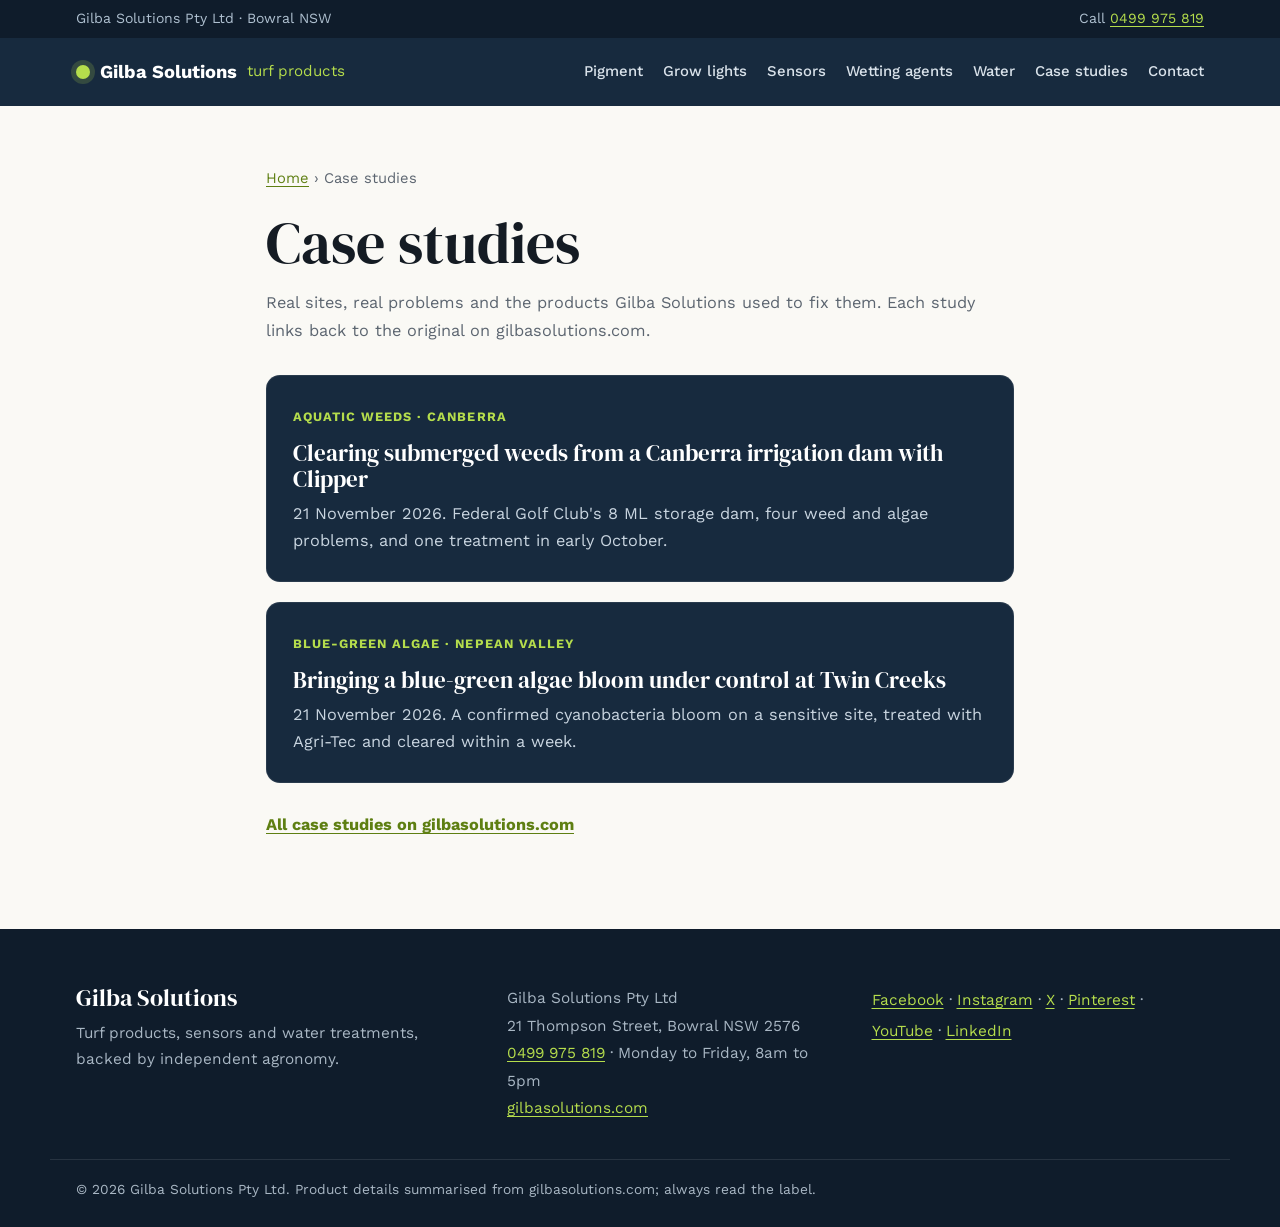
==== case-studies/index.html @ 030ae75c "feat: Add Gilba Solutions turf products site with case studies" ====
<!DOCTYPE html>
<html lang="en-AU">
<head>
  <meta charset="UTF-8">
  <meta name="viewport" content="width=device-width, initial-scale=1.0">
  <title>Case Studies: Dam Weed and Algae Control | Gilba Solutions</title>
  <meta name="description" content="Case studies from Gilba Solutions on clearing aquatic weeds and blue-green algae from golf course irrigation dams in NSW and the ACT.">
  <link rel="canonical" href="https://gilbasolutions.pages.dev/case-studies/">
  <meta name="robots" content="index, follow">
  <meta property="og:type" content="website">
  <meta property="og:site_name" content="Gilba Solutions">
  <meta property="og:title" content="Case Studies: Dam Weed and Algae Control | Gilba Solutions">
  <meta property="og:description" content="Case studies from Gilba Solutions on clearing aquatic weeds and blue-green algae from golf course irrigation dams in NSW and the ACT.">
  <meta property="og:url" content="https://gilbasolutions.pages.dev/case-studies/">
  <meta property="og:locale" content="en_AU">
  <meta property="og:image" content="https://gilbasolutions.pages.dev/assets/img/og-card.png">
  <meta property="og:image:width" content="1200">
  <meta property="og:image:height" content="630">
  <meta property="og:image:alt" content="Gilba Solutions: turf pigment, LED grow lights and turf sensors, Bowral NSW">
  <meta name="twitter:card" content="summary_large_image">
  <link rel="icon" href="../assets/img/favicon.svg" type="image/svg+xml">
  <link rel="preconnect" href="https://fonts.googleapis.com">
  <link rel="preconnect" href="https://fonts.gstatic.com" crossorigin>
  <link href="https://fonts.googleapis.com/css2?family=DM+Serif+Display&family=Work+Sans:wght@400;500;700&display=swap" rel="stylesheet">
  <link rel="stylesheet" href="../assets/css/styles.css">
</head>
<body>
  <a class="skip" href="#content">Skip to main content</a>
  <div class="util"><div class="shell util-row"><span>Gilba Solutions Pty Ltd · Bowral NSW</span><span>Call <a href="tel:+61499975819">0499 975 819</a></span></div></div>
  <header class="bar">
    <div class="shell bar-row">
      <a class="brand" href="../"><span class="brand-dot" aria-hidden="true"></span>Gilba Solutions <em>turf products</em></a>
      <nav aria-label="Primary"><ul class="menu"><li><a href="../#pigment">Pigment</a></li><li><a href="../#lights">Grow lights</a></li><li><a href="../#sensors">Sensors</a></li><li><a href="../#wetting">Wetting agents</a></li><li><a href="../#water">Water</a></li><li><a href="../case-studies/">Case studies</a></li><li><a href="../#contact">Contact</a></li></ul></nav>
    </div>
  </header>

  <main id="content" class="read">
    <div class="shell slim">
      <nav class="trail" aria-label="Breadcrumb"><a href="../">Home</a> › Case studies</nav>
      <h1>Case studies</h1>
      <p class="meta">Real sites, real problems and the products Gilba Solutions used to fix them. Each study links back to the original on gilbasolutions.com.</p>
      <div class="cases stack">
        <a class="case" href="federal-golf-club-dam-clipper-herbicide/">
          <span class="case-tag">Aquatic weeds · Canberra</span>
          <h2>Clearing submerged weeds from a Canberra irrigation dam with Clipper</h2>
          <p>21 November 2026. Federal Golf Club's 8 ML storage dam, four weed and algae problems, and one treatment in early October.</p>
        </a>
        <a class="case" href="twin-creeks-blue-green-algae-agri-tec/">
          <span class="case-tag">Blue-green algae · Nepean Valley</span>
          <h2>Bringing a blue-green algae bloom under control at Twin Creeks</h2>
          <p>21 November 2026. A confirmed cyanobacteria bloom on a sensitive site, treated with Agri-Tec and cleared within a week.</p>
        </a>
      </div>
      <p class="link"><a href="https://gilbasolutions.com/case-studies/">All case studies on gilbasolutions.com</a></p>
    </div>
  </main>

  <footer class="base">
    <div class="shell base-grid">
      <div>
        <p class="base-brand">Gilba Solutions</p>
        <p>Turf products, sensors and water treatments, backed by independent agronomy.</p>
      </div>
      <address>
        Gilba Solutions Pty Ltd<br>21 Thompson Street, Bowral NSW 2576<br>
        <a href="tel:+61499975819">0499 975 819</a> · Monday to Friday, 8am to 5pm<br>
        <a href="https://gilbasolutions.com/">gilbasolutions.com</a>
      </address>
      <p class="social"><a href="https://www.facebook.com/Gilbasolutions" rel="me">Facebook</a> · <a href="https://www.instagram.com/gilbasolutions/" rel="me">Instagram</a> · <a href="https://www.twitter.com/Gilbasolutions" rel="me">X</a> · <a href="https://www.pinterest.com.au/Gilbasolutions/" rel="me">Pinterest</a> · <a href="https://www.youtube.com/channel/UC0HJqSjMHRxONLxNGFmuLrg" rel="me">YouTube</a> · <a href="https://www.linkedin.com/in/jerry-spencer-6a2b8148/" rel="me">LinkedIn</a></p>
    </div>
    <p class="shell legal">&copy; 2026 Gilba Solutions Pty Ltd. Product details summarised from gilbasolutions.com; always read the label.</p>
  </footer>
</body>
</html>
---- assets/css/styles.css ----
:root {
  --night: #0F1C2B;
  --night-2: #172A3E;
  --lime: #B5DD4C;
  --lime-dark: #5E7F12;
  --paper: #FAF9F5;
  --paper-2: #F0EEE6;
  --rule: #DEDBCF;
  --ink: #141B23;
  --body: #2C333B;
  --muted: #5C6570;
  --white: #FFFFFF;
  --max: 1180px;
}
* { box-sizing: border-box; }
html { scroll-behavior: smooth; }
body { margin: 0; font-family: "Work Sans", "Helvetica Neue", Arial, sans-serif; font-size: 1.02rem; line-height: 1.7; color: var(--body); background: var(--paper); }
h1, h2, h3, .num, .base-brand { font-family: "DM Serif Display", Georgia, serif; font-weight: 400; color: var(--ink); line-height: 1.12; margin: 0; }
h1 { font-size: clamp(2.2rem, 4.6vw, 3.6rem); }
h2 { font-size: clamp(1.8rem, 3vw, 2.5rem); }
h3 { font-size: 1.35rem; }
p { margin: 0; }
a { color: var(--lime-dark); text-underline-offset: 3px; }
.shell { width: 100%; max-width: var(--max); margin: 0 auto; padding: 0 26px; }
.slim { max-width: 800px; }
.skip { position: absolute; left: -9999px; top: 6px; background: var(--ink); color: var(--white); padding: 10px 14px; z-index: 30; }
.skip:focus { left: 6px; }

.util { background: var(--night); color: #AFC0D0; font-size: 0.88rem; }
.util a { color: var(--lime); }
.util-row { display: flex; justify-content: space-between; gap: 12px; padding-top: 7px; padding-bottom: 7px; flex-wrap: wrap; }
.bar { background: var(--night-2); position: sticky; top: 0; z-index: 20; }
.bar-row { display: flex; align-items: center; justify-content: space-between; gap: 18px; min-height: 68px; flex-wrap: wrap; }
.brand { color: var(--white); text-decoration: none; font-weight: 700; font-size: 1.15rem; display: flex; align-items: center; gap: 10px; }
.brand em { font-style: normal; font-weight: 400; color: var(--lime); font-size: 0.95rem; }
.brand-dot { width: 14px; height: 14px; border-radius: 50%; background: var(--lime); box-shadow: 0 0 0 5px rgba(181, 221, 76, 0.18); }
.menu { list-style: none; margin: 0; padding: 0; display: flex; flex-wrap: wrap; gap: 4px 20px; font-size: 0.93rem; font-weight: 500; }
.menu a { color: #D9E2EA; text-decoration: none; }
.menu a:hover { color: var(--lime); }

.intro { background: radial-gradient(ellipse at 80% 0%, #24405A 0%, var(--night) 60%); color: #C9D5E0; padding: 84px 0 96px; }
.intro h1 { color: var(--white); }
.intro-grid { display: grid; grid-template-columns: minmax(0, 1.35fr) minmax(0, 0.65fr); gap: 56px; align-items: end; }
.eyebrow { color: var(--lime); font-weight: 700; font-size: 0.82rem; letter-spacing: 0.14em; text-transform: uppercase; margin-bottom: 18px; }
.sub { margin-top: 22px; font-size: 1.15rem; max-width: 62ch; }
.actions { display: flex; flex-wrap: wrap; gap: 12px; margin-top: 28px; }
.pill { display: inline-block; padding: 12px 22px; border-radius: 999px; background: var(--lime); color: var(--ink); font-weight: 700; text-decoration: none; font-size: 0.96rem; }
.pill:hover { background: #C8EA6E; }
.pill.outline { background: transparent; color: inherit; border: 1.5px solid currentColor; }
.intro .pill.outline { color: var(--white); }
.index-list { list-style: none; padding: 0; margin: 0; border-top: 1px solid rgba(255,255,255,0.18); }
.index-list li { border-bottom: 1px solid rgba(255,255,255,0.18); }
.index-list a { display: flex; gap: 16px; padding: 13px 0; color: var(--white); text-decoration: none; font-weight: 500; }
.index-list a:hover { color: var(--lime); }
.index-list span { color: var(--lime); font-variant-numeric: tabular-nums; }

.product { padding: 84px 0; border-bottom: 1px solid var(--rule); }
.product.shade { background: var(--paper-2); }
.product.dark { background: var(--night); color: #C9D5E0; border-bottom: 0; }
.product.dark h2, .product.dark .num { color: var(--white); }
.num { font-size: 1.2rem; color: var(--lime-dark); margin-bottom: 6px; }
.split { display: grid; grid-template-columns: minmax(0, 1.25fr) minmax(0, 0.75fr); gap: 56px; align-items: start; }
.split > div > * + *, .product .shell > * + * { margin-top: 16px; }
.wide { max-width: 760px; }
.link { font-weight: 700; }
.specs { margin: 0; background: var(--white); border: 1px solid var(--rule); border-radius: 14px; padding: 8px 22px; }
.specs div { padding: 14px 0; border-bottom: 1px solid var(--rule); }
.specs div:last-child { border-bottom: 0; }
.specs dt { font-size: 0.78rem; text-transform: uppercase; letter-spacing: 0.1em; color: var(--muted); font-weight: 700; }
.specs dd { margin: 4px 0 0; color: var(--ink); font-weight: 500; }
.models { width: 100%; border-collapse: collapse; font-size: 0.96rem; background: var(--white); }
.models caption { text-align: left; font-weight: 700; padding-bottom: 8px; color: var(--ink); }
.models th, .models td { text-align: left; padding: 10px 12px; border-bottom: 1px solid var(--rule); vertical-align: top; }
.models thead th { background: var(--night-2); color: var(--white); font-weight: 500; }
.models tbody th { color: var(--ink); white-space: nowrap; }
.trio { display: grid; grid-template-columns: repeat(3, minmax(0, 1fr)); gap: 18px; }
.trio article { background: var(--white); border-radius: 14px; padding: 22px; border: 1px solid var(--rule); }
.trio h3 { margin-bottom: 8px; }
.cases { display: grid; grid-template-columns: repeat(2, minmax(0, 1fr)); gap: 20px; }
.cases.stack { grid-template-columns: minmax(0, 1fr); margin-top: 30px; }
.case { display: block; text-decoration: none; background: var(--night-2); color: #C9D5E0; padding: 26px; border-radius: 14px; border: 1px solid rgba(255,255,255,0.08); }
.case:hover { border-color: var(--lime); }
.case h2, .case h3 { color: var(--white); margin: 10px 0 8px; font-size: 1.45rem; }
.case-tag { color: var(--lime); font-size: 0.8rem; font-weight: 700; letter-spacing: 0.08em; text-transform: uppercase; }
.milestones { list-style: none; margin: 0; padding: 0; border-left: 3px solid var(--lime); }
.milestones li { padding: 0 0 18px 20px; position: relative; }
.milestones li::before { content: ""; position: absolute; left: -8px; top: 8px; width: 13px; height: 13px; border-radius: 50%; background: var(--night); border: 3px solid var(--lime); }
.milestones strong { display: block; font-family: "DM Serif Display", Georgia, serif; font-weight: 400; font-size: 1.3rem; color: var(--ink); }
.nap { font-style: normal; line-height: 1.9; }
.map { width: 100%; min-height: 360px; border: 0; border-radius: 14px; background: var(--night-2); }

.read { padding: 60px 0 90px; }
.trail { font-size: 0.92rem; color: var(--muted); margin-bottom: 20px; }
.meta { color: var(--muted); margin-top: 14px; }
.snapshot { margin: 30px 0 0; display: grid; grid-template-columns: repeat(2, minmax(0, 1fr)); gap: 0 26px; background: var(--white); border: 1px solid var(--rule); border-radius: 14px; padding: 10px 24px; }
.snapshot div { padding: 12px 0; border-bottom: 1px solid var(--rule); }
.snapshot dt { font-size: 0.78rem; text-transform: uppercase; letter-spacing: 0.1em; color: var(--muted); font-weight: 700; }
.snapshot dd { margin: 3px 0 0; color: var(--ink); font-weight: 500; }
.read article h2 { font-size: 1.75rem; margin-top: 42px; }
.read article p, .read article ul { margin-top: 14px; }
.read article li + li { margin-top: 8px; }
.end { margin-top: 38px; background: var(--paper-2); border-left: 4px solid var(--lime-dark); padding: 20px 24px; }
.read .link { margin-top: 28px; }

.base { background: var(--night); color: #A9B7C4; padding: 56px 0 26px; font-size: 0.96rem; }
.base a { color: var(--lime); }
.base-grid { display: grid; grid-template-columns: 1.2fr 1fr 1fr; gap: 32px; }
.base-brand { color: var(--white); font-size: 1.5rem; margin-bottom: 8px; }
.base address { font-style: normal; line-height: 1.8; }
.social { line-height: 2; }
.legal { margin-top: 36px; padding-top: 18px; border-top: 1px solid rgba(255,255,255,0.1); font-size: 0.86rem; }

@media (max-width: 880px) {
  .intro-grid, .split, .base-grid, .cases, .trio, .snapshot { grid-template-columns: minmax(0, 1fr); }
  .product { padding: 62px 0; }
  .menu { gap: 2px 14px; font-size: 0.88rem; }
  .bar { position: static; }
}
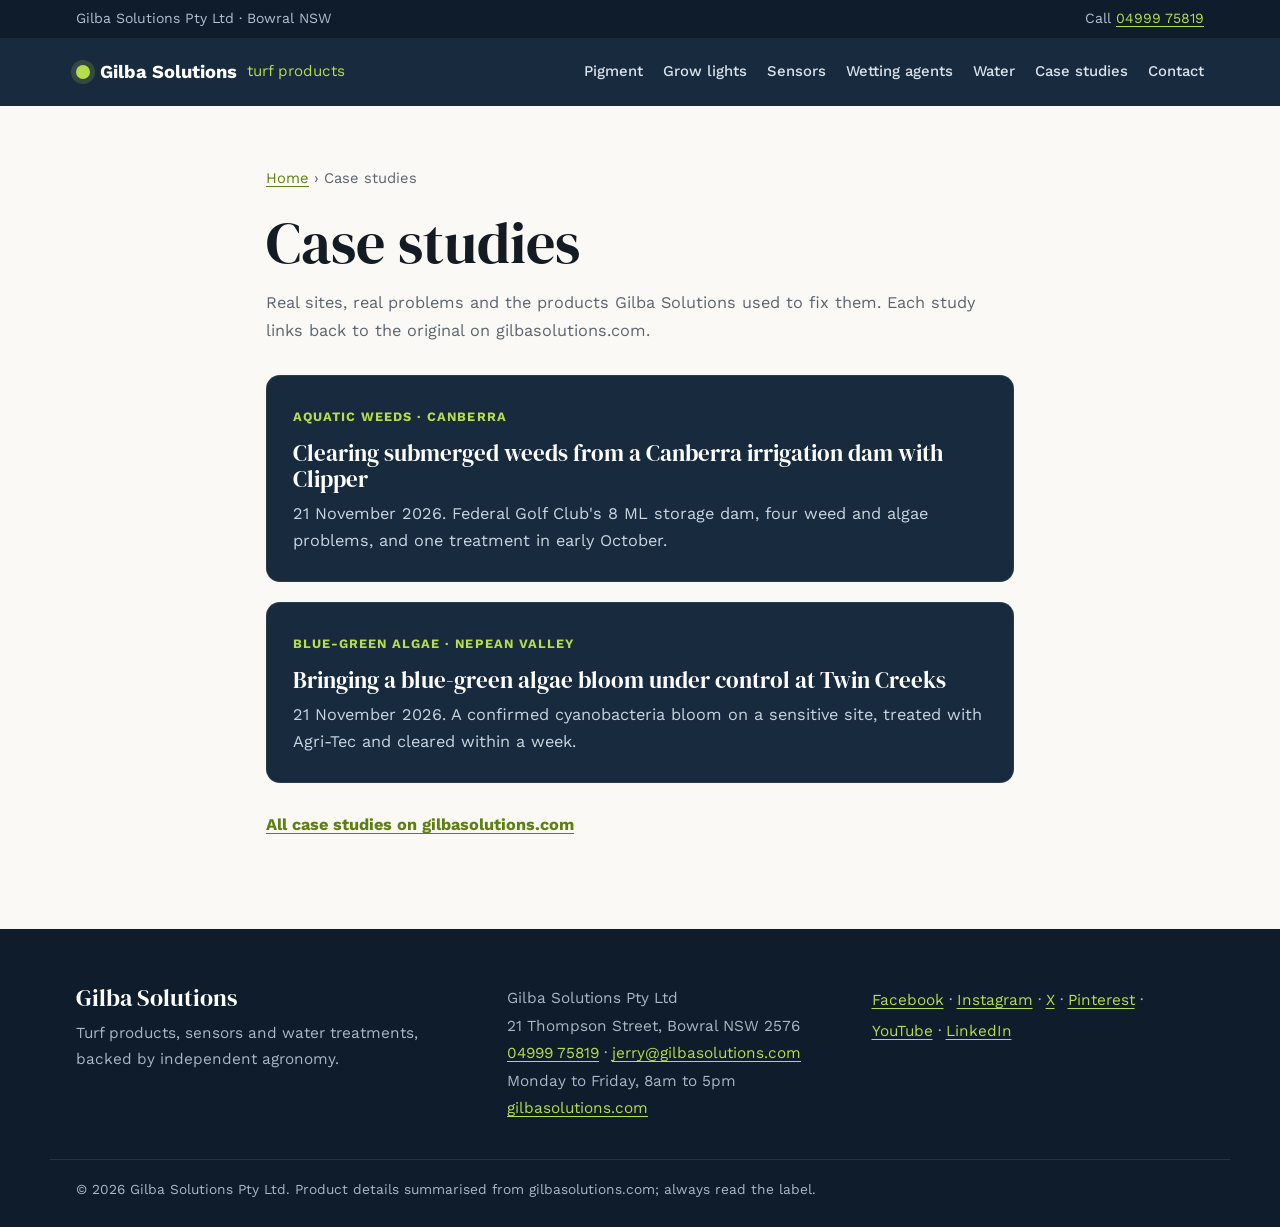
==== commit 6a570713: "feat: Add Gilba Solutions turf products site with case studies" ====
--- a/case-studies/index.html
+++ b/case-studies/index.html
@@ -26,7 +26,7 @@
 </head>
 <body>
   <a class="skip" href="#content">Skip to main content</a>
-  <div class="util"><div class="shell util-row"><span>Gilba Solutions Pty Ltd · Bowral NSW</span><span>Call <a href="tel:+61499975819">0499 975 819</a></span></div></div>
+  <div class="util"><div class="shell util-row"><span>Gilba Solutions Pty Ltd · Bowral NSW</span><span>Call <a href="tel:+61499975819">04999 75819</a></span></div></div>
   <header class="bar">
     <div class="shell bar-row">
       <a class="brand" href="../"><span class="brand-dot" aria-hidden="true"></span>Gilba Solutions <em>turf products</em></a>
@@ -63,7 +63,8 @@
       </div>
       <address>
         Gilba Solutions Pty Ltd<br>21 Thompson Street, Bowral NSW 2576<br>
-        <a href="tel:+61499975819">0499 975 819</a> · Monday to Friday, 8am to 5pm<br>
+        <a href="tel:+61499975819">04999 75819</a> · <a href="mailto:jerry@gilbasolutions.com">jerry@gilbasolutions.com</a><br>
+        Monday to Friday, 8am to 5pm<br>
         <a href="https://gilbasolutions.com/">gilbasolutions.com</a>
       </address>
       <p class="social"><a href="https://www.facebook.com/Gilbasolutions" rel="me">Facebook</a> · <a href="https://www.instagram.com/gilbasolutions/" rel="me">Instagram</a> · <a href="https://www.twitter.com/Gilbasolutions" rel="me">X</a> · <a href="https://www.pinterest.com.au/Gilbasolutions/" rel="me">Pinterest</a> · <a href="https://www.youtube.com/channel/UC0HJqSjMHRxONLxNGFmuLrg" rel="me">YouTube</a> · <a href="https://www.linkedin.com/in/jerry-spencer-6a2b8148/" rel="me">LinkedIn</a></p>
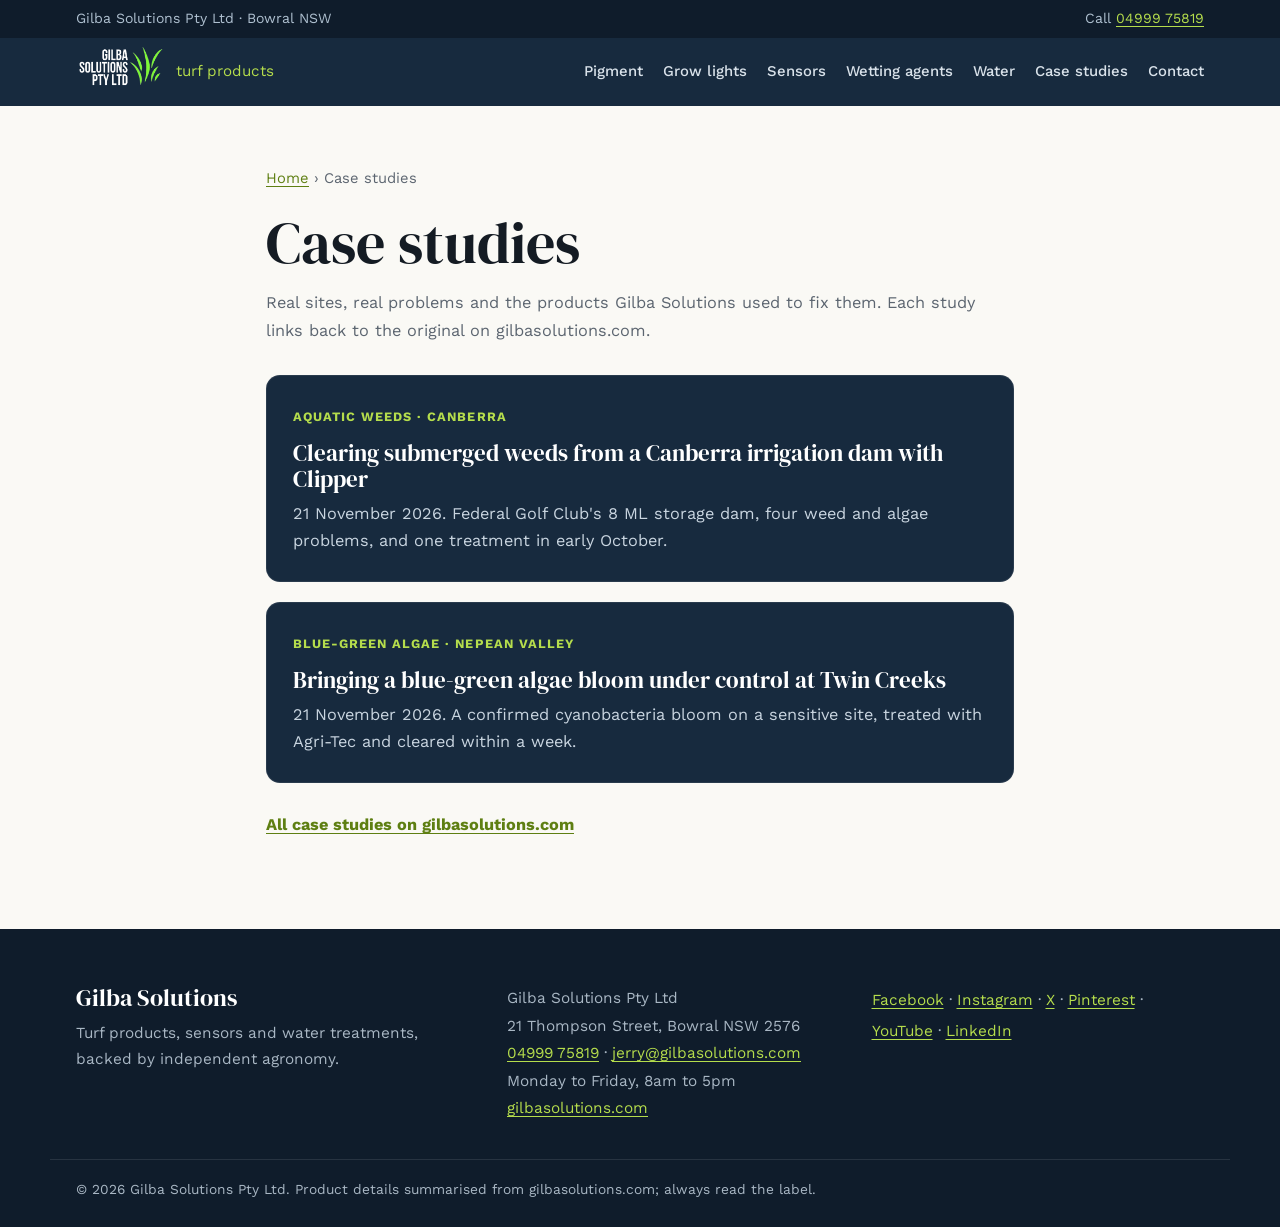
==== commit 113de326: "feat: Add Gilba photos and logos, fix GitHub Pages address" ====
--- a/case-studies/index.html
+++ b/case-studies/index.html
@@ -29,7 +29,7 @@
   <div class="util"><div class="shell util-row"><span>Gilba Solutions Pty Ltd · Bowral NSW</span><span>Call <a href="tel:+61499975819">04999 75819</a></span></div></div>
   <header class="bar">
     <div class="shell bar-row">
-      <a class="brand" href="../"><span class="brand-dot" aria-hidden="true"></span>Gilba Solutions <em>turf products</em></a>
+      <a class="brand" href="../"><picture><source srcset="../assets/img/gilba-solutions-logo-white.webp" type="image/webp"><img class="brand-logo" src="../assets/img/gilba-solutions-logo-white.png" width="320" height="143" alt="Gilba Solutions Pty Ltd"></picture><em>turf products</em></a>
       <nav aria-label="Primary"><ul class="menu"><li><a href="../#pigment">Pigment</a></li><li><a href="../#lights">Grow lights</a></li><li><a href="../#sensors">Sensors</a></li><li><a href="../#wetting">Wetting agents</a></li><li><a href="../#water">Water</a></li><li><a href="../case-studies/">Case studies</a></li><li><a href="../#contact">Contact</a></li></ul></nav>
     </div>
   </header>
--- a/assets/css/styles.css
+++ b/assets/css/styles.css
@@ -33,7 +33,18 @@
 .bar-row { display: flex; align-items: center; justify-content: space-between; gap: 18px; min-height: 68px; flex-wrap: wrap; }
 .brand { color: var(--white); text-decoration: none; font-weight: 700; font-size: 1.15rem; display: flex; align-items: center; gap: 10px; }
 .brand em { font-style: normal; font-weight: 400; color: var(--lime); font-size: 0.95rem; }
-.brand-dot { width: 14px; height: 14px; border-radius: 50%; background: var(--lime); box-shadow: 0 0 0 5px rgba(181, 221, 76, 0.18); }
+.brand-logo { height: 40px; width: auto; }
+.brand-mark { height: 64px; width: auto; border-radius: 8px; margin-bottom: 6px; }
+.wide-mark { height: 44px; background: var(--white); padding: 4px 8px; }
+.shot { margin: 22px 0 0; }
+.shot img { width: 100%; height: auto; border-radius: 14px; }
+.tiles { display: grid; grid-template-columns: repeat(6, minmax(0, 1fr)); gap: 14px; margin-top: 26px; }
+.tile { margin: 0; text-align: center; }
+.tile img { width: 100%; height: auto; border-radius: 10px; }
+.tile figcaption { margin-top: 8px; font-weight: 700; font-size: 0.92rem; color: var(--ink); }
+.case-shot { margin: 26px 0 0; }
+.case-shot img { width: 100%; max-width: 420px; height: auto; border-radius: 14px; }
+.case-shot figcaption { font-size: 0.86rem; color: var(--muted); margin-top: 6px; }
 .menu { list-style: none; margin: 0; padding: 0; display: flex; flex-wrap: wrap; gap: 4px 20px; font-size: 0.93rem; font-weight: 500; }
 .menu a { color: #D9E2EA; text-decoration: none; }
 .menu a:hover { color: var(--lime); }
@@ -112,6 +123,7 @@
 
 @media (max-width: 880px) {
   .intro-grid, .split, .base-grid, .cases, .trio, .snapshot { grid-template-columns: minmax(0, 1fr); }
+  .tiles { grid-template-columns: repeat(3, minmax(0, 1fr)); }
   .product { padding: 62px 0; }
   .menu { gap: 2px 14px; font-size: 0.88rem; }
   .bar { position: static; }
